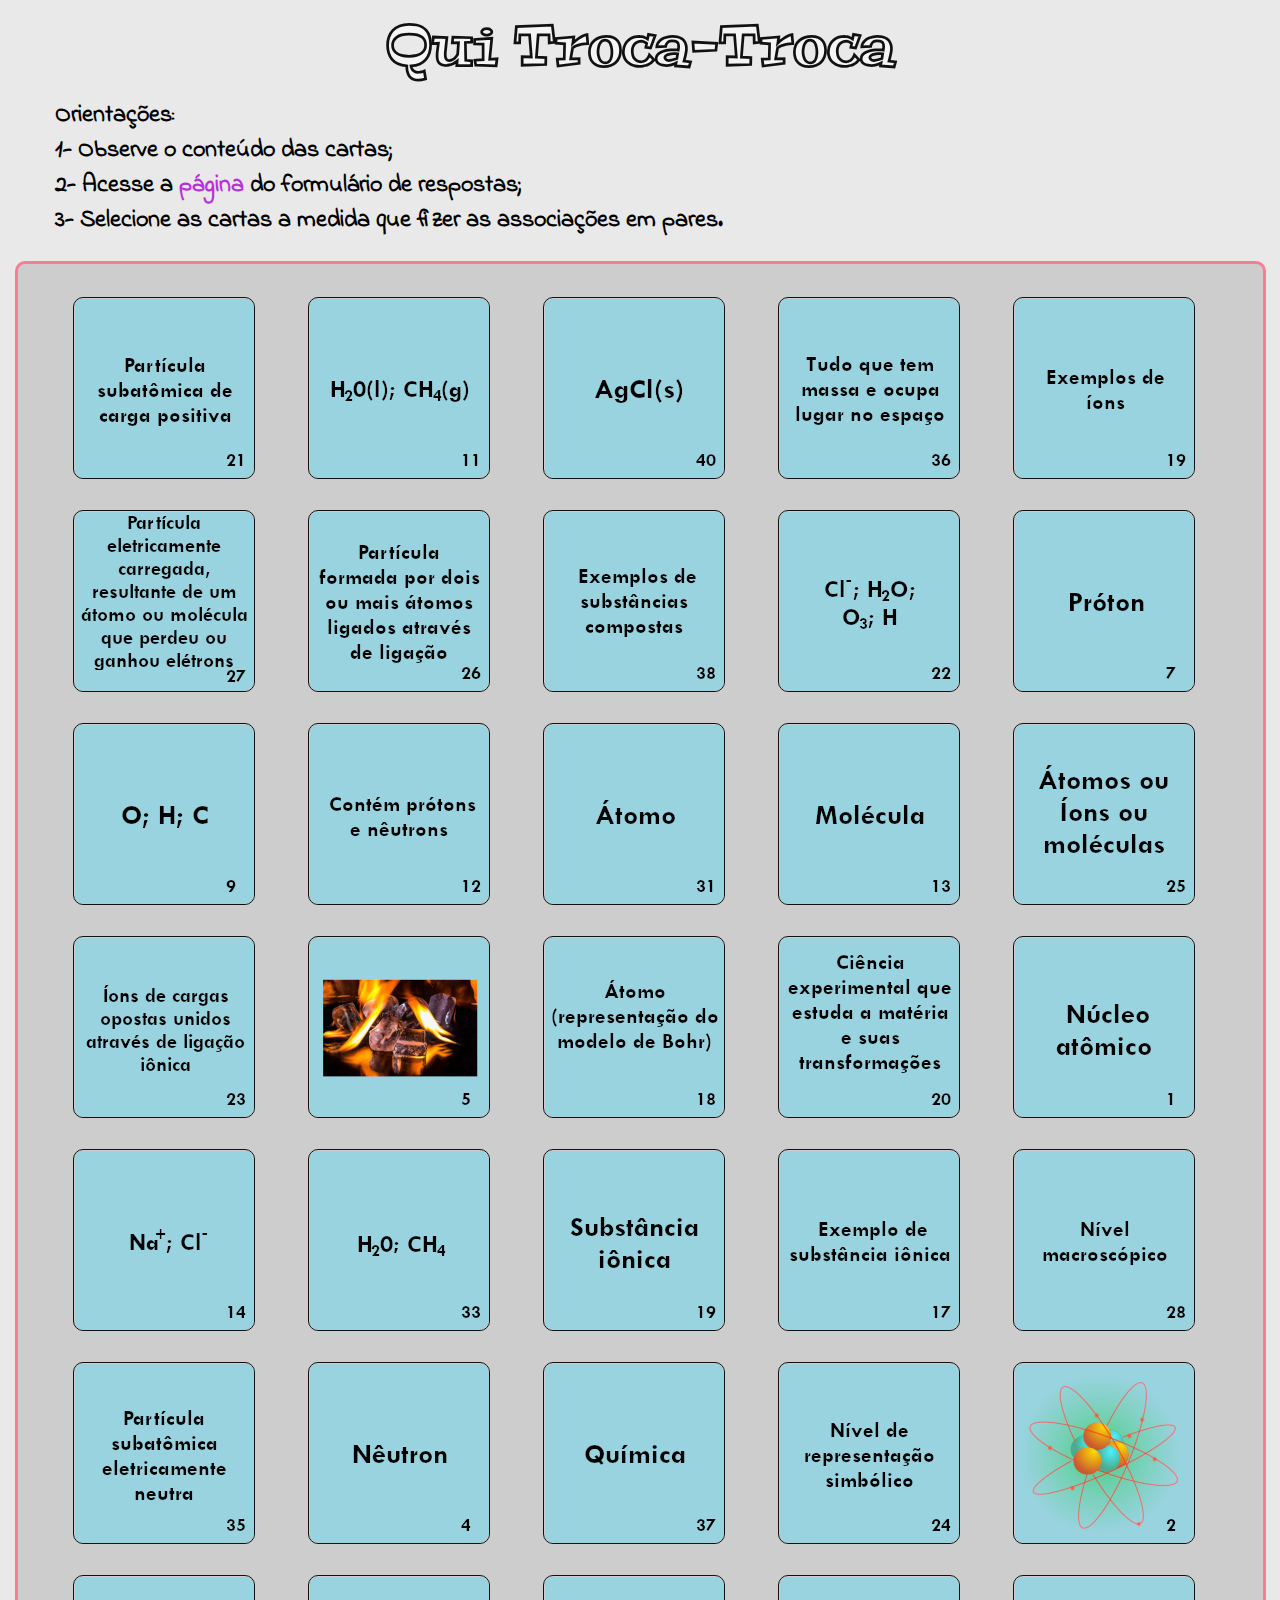
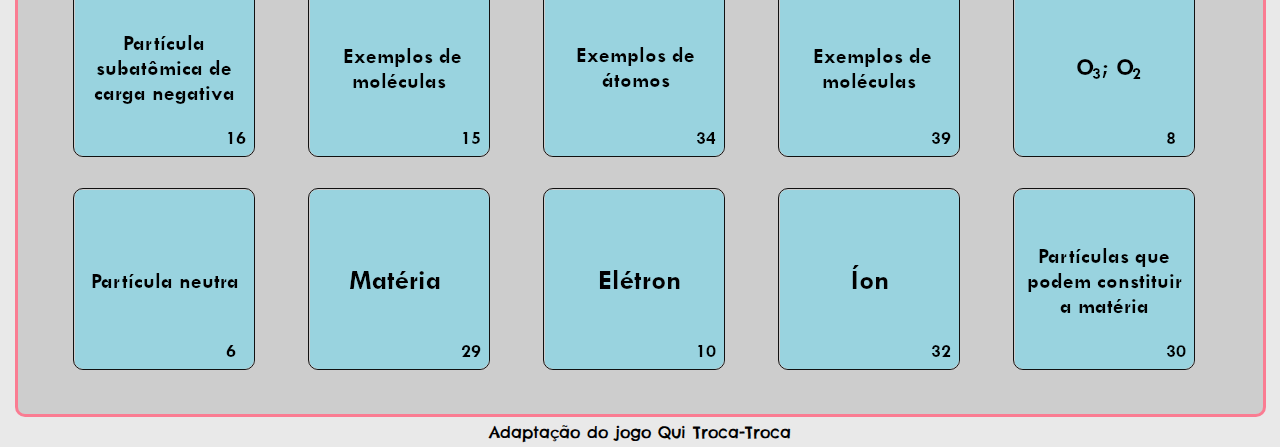
==== index.html @ 1af60c63 "Add files via upload" ====
<!DOCTYPE html>
<html lang="pt-br">
<head>
    <meta charset="UTF-8">
    <meta name="viewport" content="width=device-width, initial-scale=1.0">
    <title>Qui Troca-Troca</title>
    <link rel="shotcut icon" href="./img/quitrocatroca.jpeg">
    <link rel="stylesheet" href="estilos/style.css">
    <link href="https://fonts.googleapis.com/css2?family=Chelsea+Market&family=Indie+Flower&family=Peralta&display=swap" rel="stylesheet">
   </head>
<body>
    <div><h1 class="site-tittle">Qui Troca-Troca</h1>
    <h2 class="site-subtittle">
        Orientações:
    <p>1- Observe o conteúdo das cartas;</p> 
    <p>2- Acesse a<a href="https://forms.gle/zXbE4RtPQu5cNGcj8"> página </a>do formulário de respostas; </p> 
    <p>3- Selecione as cartas a medida que fizer as associações em pares.</p> 
    </h2>

   </div>
   
    <div id="container">
        <div class="card" id="card0">
            <div class="face back"></div>
            <div class="face front"></div>
        </div>
        <div class="card" id="card1">
            <div class="face back"></div>
            <div class="face front"></div>
        </div>
        <div class="card" id="card2">
            <div class="face back"></div>
            <div class="face front"></div>
        </div>
        <div class="card" id="card3">
            <div class="face back"></div>
            <div class="face front"></div>
        </div>
        <div class="card" id="card4">
            <div class="face back"></div>
            <div class="face front"></div>
        </div>
        <div class="card" id="card5">
            <div class="face back"></div>
            <div class="face front"></div>
        </div>
        <div class="card" id="card6">
            <div class="face back"></div>
            <div class="face front"></div>
        </div>
        <div class="card" id="card7">
            <div class="face back"></div>
            <div class="face front"></div>
        </div>
        <div class="card" id="card8">
            <div class="face back"></div>
            <div class="face front"></div>
        </div>
        <div class="card" id="card9">
            <div class="face back"></div>
            <div class="face front"></div>
        </div>
        <div class="card" id="card10">
            <div class="face back"></div>
            <div class="face front"></div>
        </div>
        <div class="card" id="card11">
            <div class="face back"></div>
            <div class="face front"></div>
        </div>
        <div class="card" id="card12">
            <div class="face back"></div>
            <div class="face front"></div>
        </div>
        <div class="card" id="card13">
            <div class="face back"></div>
            <div class="face front"></div>
        </div>
        <div class="card" id="card14">
            <div class="face back"></div>
            <div class="face front"></div>
        </div>
        <div class="card" id="card15">
            <div class="face back"></div>
            <div class="face front"></div>
        </div>
        <div class="card" id="card16">
            <div class="face back"></div>
            <div class="face front"></div>
        </div>
        <div class="card" id="card17">
            <div class="face back"></div>
            <div class="face front"></div>
        </div>
        <div class="card" id="card18">
            <div class="face back"></div>
            <div class="face front"></div>
        </div>
        <div class="card" id="card19">
            <div class="face back"></div>
            <div class="face front"></div>
        </div>
        <div class="card" id="card20">
            <div class="face back"></div>
            <div class="face front"></div>
        </div>
        <div class="card" id="card21">
            <div class="face back"></div>
            <div class="face front"></div>
        </div>
        <div class="card" id="card22">
            <div class="face back"></div>
            <div class="face front"></div>
        </div>
        <div class="card" id="card23">
            <div class="face back"></div>
            <div class="face front"></div>
        </div>
        <div class="card" id="card24">
            <div class="face back"></div>
            <div class="face front"></div>
        </div>
        <div class="card" id="card25">
            <div class="face back"></div>
            <div class="face front"></div>
        </div>
        <div class="card" id="card26">
            <div class="face back"></div>
            <div class="face front"></div>
        </div>
        <div class="card" id="card27">
            <div class="face back"></div>
            <div class="face front"></div>
        </div>
        <div class="card" id="card28">
            <div class="face back"></div>
            <div class="face front"></div>
        </div>
        <div class="card" id="card29">
            <div class="face back"></div>
            <div class="face front"></div>
        </div>
        <div class="card" id="card30">
            <div class="face back"></div>
            <div class="face front"></div>
        </div>
        <div class="card" id="card31">
            <div class="face back"></div>
            <div class="face front"></div>
        </div>
        <div class="card" id="card32">
            <div class="face back"></div>
            <div class="face front"></div>
        </div>
        <div class="card" id="card33">
            <div class="face back"></div>
            <div class="face front"></div>
        </div>
        <div class="card" id="card34">
            <div class="face back"></div>
            <div class="face front"></div>
        </div>
        <div class="card" id="card35">
            <div class="face back"></div>
            <div class="face front"></div>
        </div>
        <div class="card" id="card36">
            <div class="face back"></div>
            <div class="face front"></div>
        </div>
        <div class="card" id="card37">
            <div class="face back"></div>
            <div class="face front"></div>
        </div>
        <div class="card" id="card38">
            <div class="face back"></div>
            <div class="face front"></div>
        </div>
        <div class="card" id="card39">
            <div class="face back"></div>
            <div class="face front"></div>
        </div>

    </div>
    <footer class="rodape">Adaptação do jogo Qui Troca-Troca</footer>
    <script src="js/script.js"></script>
    
</body>
</html>
---- estilos/style.css ----
* {
    margin: 0;
    padding: 0;
}

body {
    background: #e9e9e9;
}

.site-tittle {
    
    color: whitesmoke;
    font-family: 'Peralta', cursive;
    font-size: 3.5em;
    margin-top: 10px;
    text-align: center;
    -webkit-text-stroke-width: 1px;
    -webkit-text-stroke-color: #111111;
    /*text-shadow: 4px 4px 3px black;*/
    }

.site-subtittle {
    font-family: 'Indie Flower', cursive;
    padding: 5px;
    text-align: left;
    margin-top: 10px;
    margin-left: 50px;  
}

a {
    color: rgb(185, 47, 219);
    text-decoration: none;
}

#container {
    background: #cdcdcd;
    border: 3px solid #fa7c92;
    border-radius: 10px;
    display: flex;
    flex-wrap: wrap;
    height: 1750px;
    width: 1245px;
    position: relative; 
    margin-left: auto;
    margin-right: auto;
    margin-top: 1.1em;
}

.card {
    height: 180px;
    width: 180px;
    border: 1px solid #111111;   
    border-radius: 10px;
    position: absolute;
}

.card:hover {
    box-shadow: 0px 0px 20px rgb(15, 9, 3);    
}

.face {
    width: 100%;
    height: 100%;
    position: absolute;
    border-radius: 10px;
    transition: all 500ms;
}

.front.flipped {
    transform: scale(1.1);
    box-shadow: 0px 0px 20px #9624e2;  
    border: 1px solid #111111; 
}

.rodape {
    font-family: 'Chelsea Market', cursive;
    padding: 5px;
    text-align: center;
}
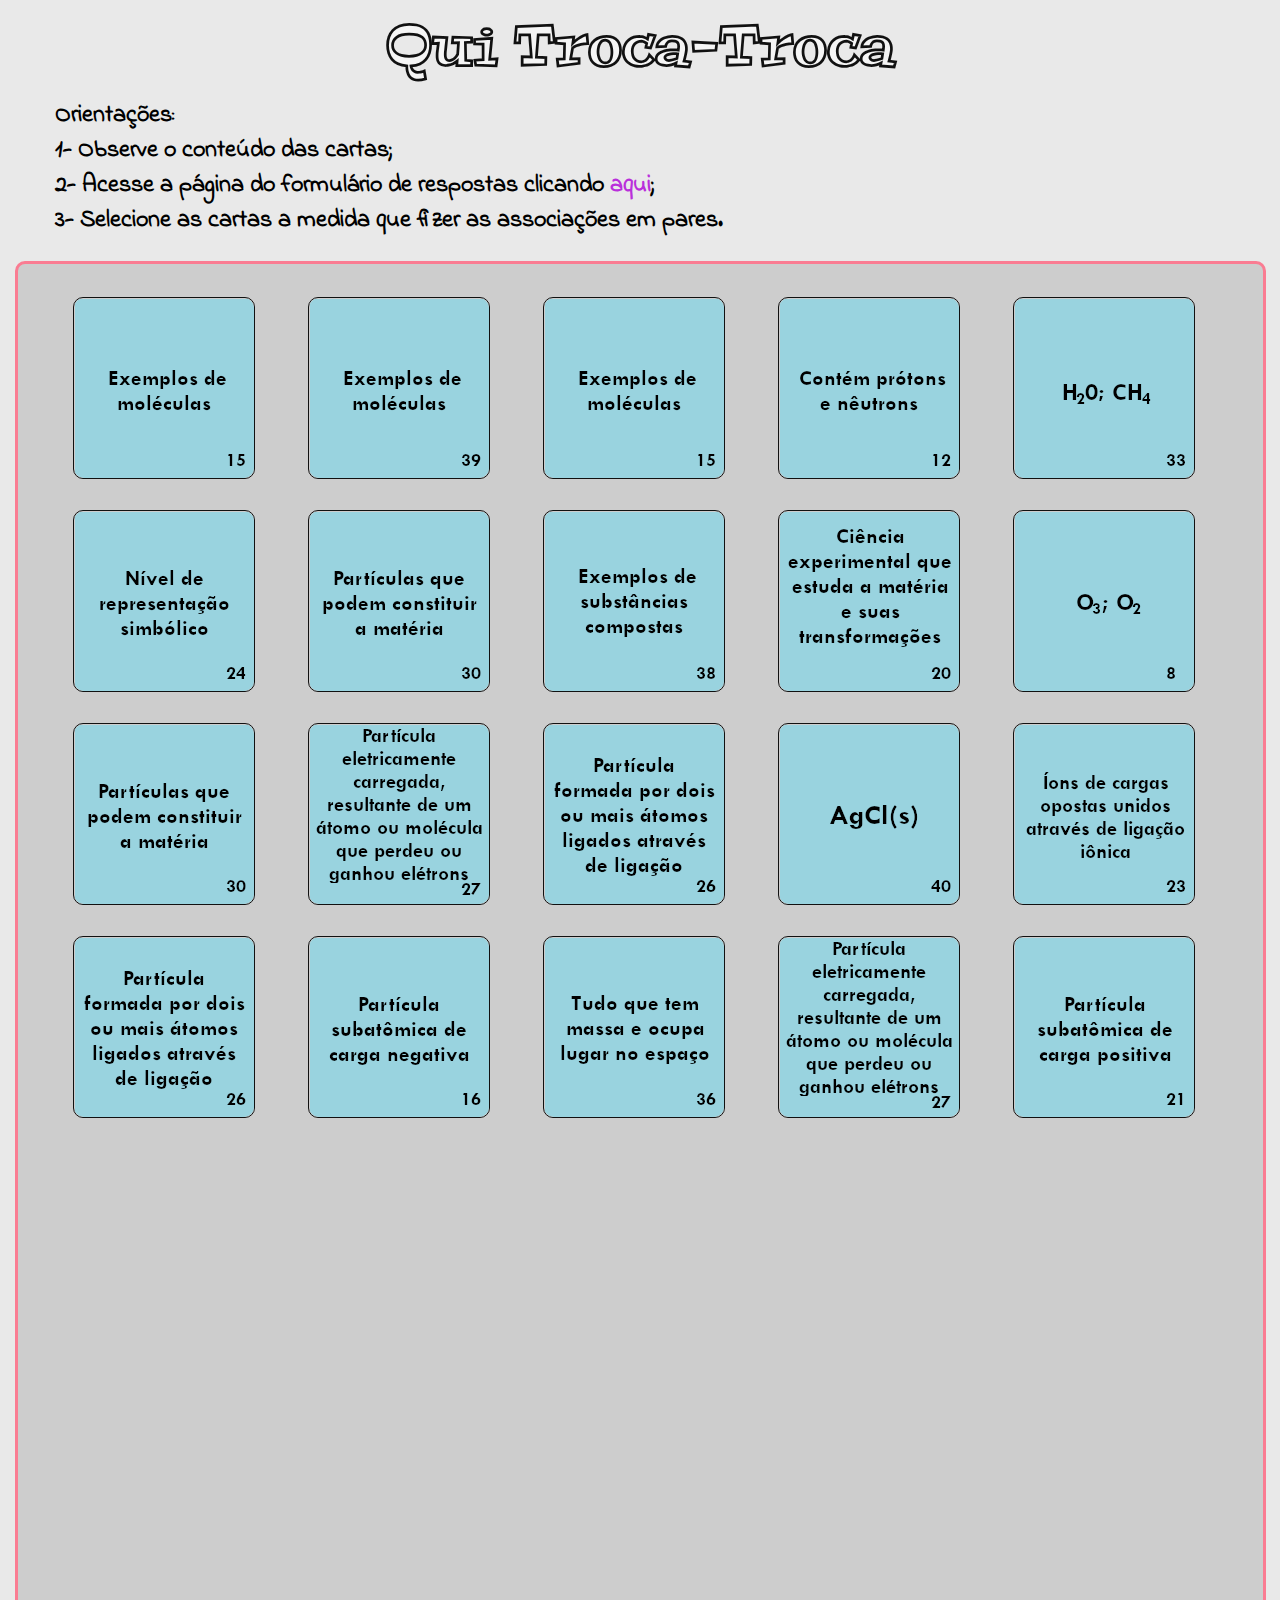
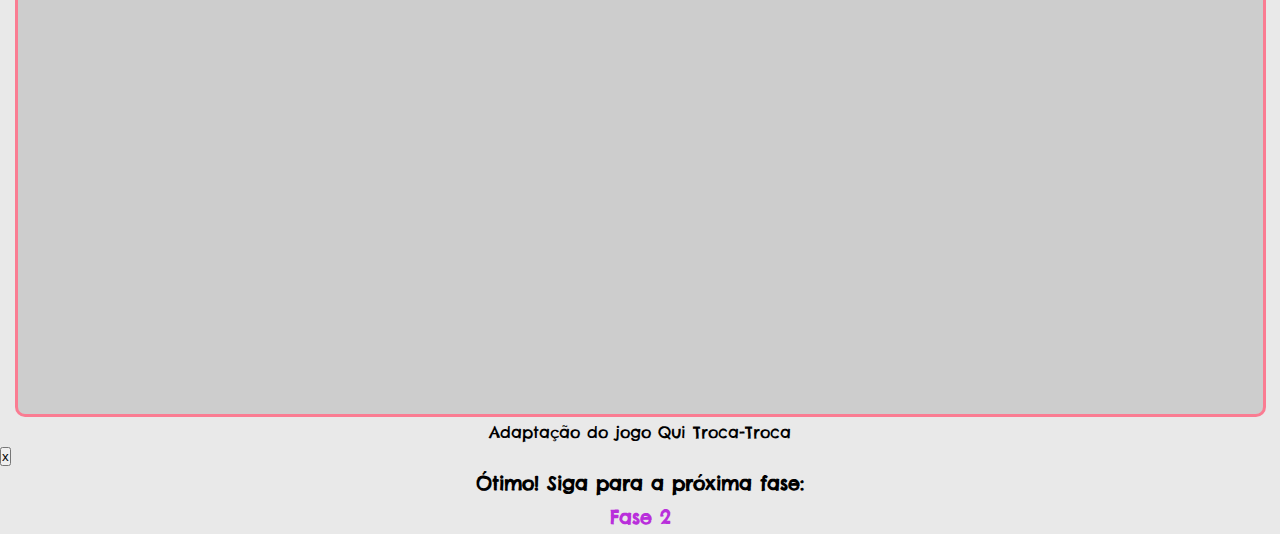
==== commit a0b89f62: "Add files via upload" ====
--- a/index.html
+++ b/index.html
@@ -13,7 +13,7 @@
     <h2 class="site-subtittle">
         Orientações:
     <p>1- Observe o conteúdo das cartas;</p> 
-    <p>2- Acesse a<a href="https://forms.gle/zXbE4RtPQu5cNGcj8"> página </a>do formulário de respostas; </p> 
+    <p>2- Acesse a página do formulário de respostas clicando <a href="https://forms.gle/AfgNDbGgsDWJx3Ua7">aqui</a>; </p> 
     <p>3- Selecione as cartas a medida que fizer as associações em pares.</p> 
     </h2>
 
@@ -100,7 +100,7 @@
             <div class="face back"></div>
             <div class="face front"></div>
         </div>
-        <div class="card" id="card20">
+      <!--  <div class="card" id="card20">
             <div class="face back"></div>
             <div class="face front"></div>
         </div>
@@ -179,11 +179,18 @@
         <div class="card" id="card39">
             <div class="face back"></div>
             <div class="face front"></div>
-        </div>
+        </div> -->
 
     </div>
     <footer class="rodape">Adaptação do jogo Qui Troca-Troca</footer>
     <script src="js/script.js"></script>
+    <div id="modalfase" class="modal-container">
+        <div class="modal">
+            <button class="fechar">x</button>
+            <h3 class="rodape">Ótimo! Siga para a próxima fase:</h3>
+            <h3 class="rodape"><a href="./fase2/index.html">Fase 2</a></h3>            
+        </div>
+    </div>
     
 </body>
 </html>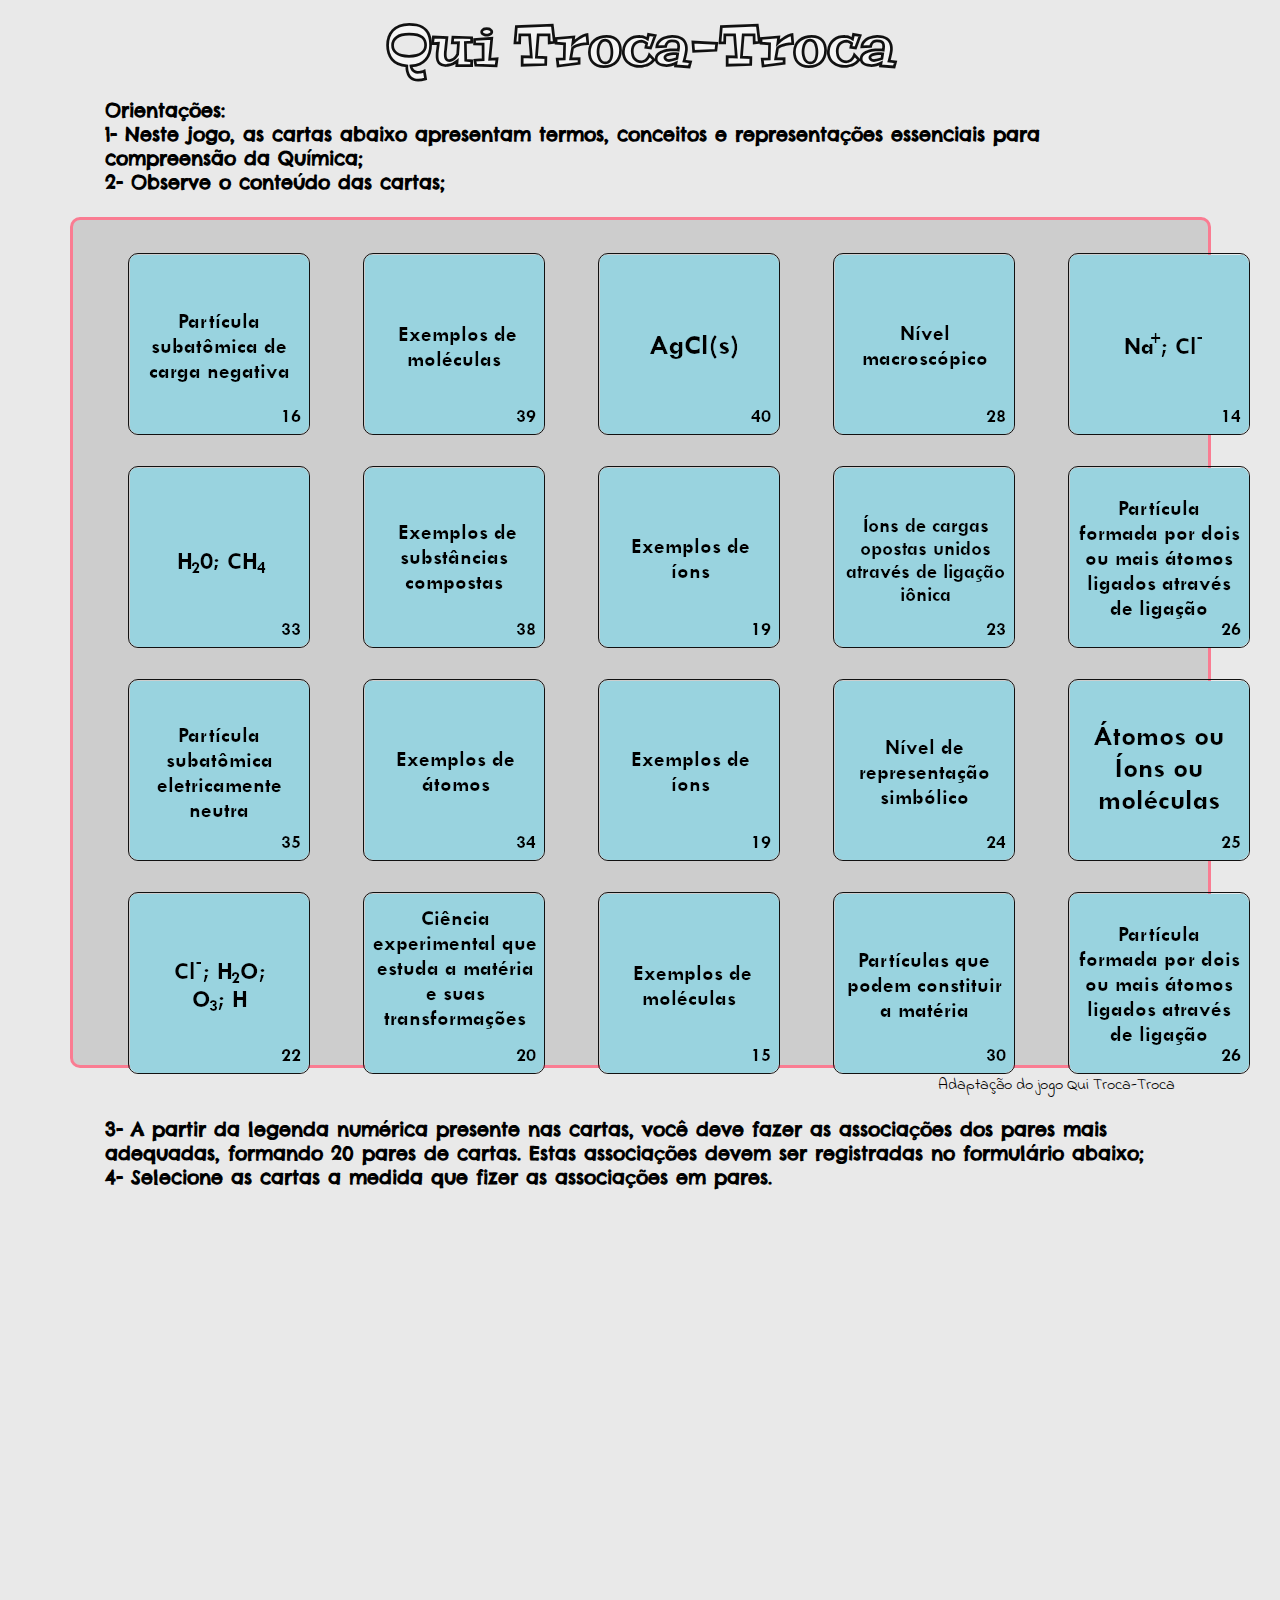
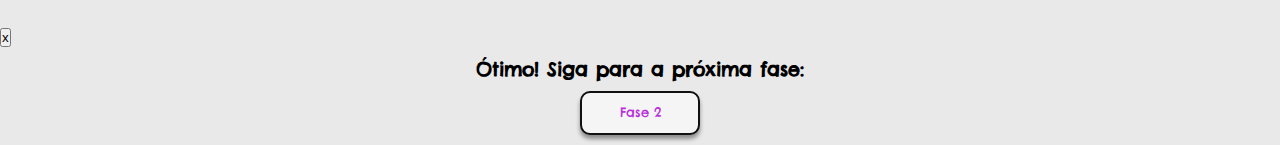
==== commit 4cbdad35: "Add files via upload" ====
--- a/index.html
+++ b/index.html
@@ -9,13 +9,14 @@
     <link href="https://fonts.googleapis.com/css2?family=Chelsea+Market&family=Indie+Flower&family=Peralta&display=swap" rel="stylesheet">
    </head>
 <body>
-    <div><h1 class="site-tittle">Qui Troca-Troca</h1>
-    <h2 class="site-subtittle">
+    <div class="cabecalho">
+        <h1 class="site-tittle">Qui Troca-Troca</h1>
+    <h3 class="site-subtittle">
         Orientações:
-    <p>1- Observe o conteúdo das cartas;</p> 
-    <p>2- Acesse a página do formulário de respostas clicando <a href="https://forms.gle/AfgNDbGgsDWJx3Ua7">aqui</a>; </p> 
-    <p>3- Selecione as cartas a medida que fizer as associações em pares.</p> 
-    </h2>
+    <p>1- Neste jogo, as cartas abaixo apresentam termos, conceitos e representações essenciais para compreensão da Química;</p> 
+    <p>2- Observe o conteúdo das cartas; </p> 
+    
+    </h3>
 
    </div>
    
@@ -184,13 +185,24 @@
     </div>
     <footer class="rodape">Adaptação do jogo Qui Troca-Troca</footer>
     <script src="js/script.js"></script>
+    <div>
+        <h3 class="site-subtittle">
+            <p>3- A partir da legenda numérica presente nas cartas, você deve fazer as associações dos pares mais adequadas, formando 20 pares de cartas. Estas associações devem ser registradas no formulário abaixo;</p>
+            <p>4- Selecione as cartas a medida que fizer as associações em pares.</p> 
+        </h3>
+    </div>
+    <div class="formulario">
+        <iframe src="https://docs.google.com/forms/d/e/1FAIpQLSddrOnpeTH9O0_avuqaBuBx1cxcGSVWWMrVMrm4CJGs1gyVig/viewform?embedded=true" width="680" height="430" frameborder="0" marginheight="0" marginwidth="0">Carregando…</iframe>
+    </div>
     <div id="modalfase" class="modal-container">
         <div class="modal">
             <button class="fechar">x</button>
-            <h3 class="rodape">Ótimo! Siga para a próxima fase:</h3>
-            <h3 class="rodape"><a href="./fase2/index.html">Fase 2</a></h3>            
-        </div>
-    </div>
+            <h3 class="fase2">Ótimo! Siga para a próxima fase:</h3>
+            <h3 class="fase2"><button class="button"><a class="textbutton" href="./fase2/index.html">Fase 2</a></button></h3>
+                     
+        </div>
+    </div>
+    
     
 </body>
 </html>--- a/estilos/style.css
+++ b/estilos/style.css
@@ -20,16 +20,12 @@
     }
 
 .site-subtittle {
-    font-family: 'Indie Flower', cursive;
+    font-family: 'Chelsea Market', cursive;
     padding: 5px;
     text-align: left;
     margin-top: 10px;
-    margin-left: 50px;  
-}
-
-a {
-    color: rgb(185, 47, 219);
-    text-decoration: none;
+    margin-left: 100px; 
+    margin-right: 100px; 
 }
 
 #container {
@@ -38,8 +34,8 @@
     border-radius: 10px;
     display: flex;
     flex-wrap: wrap;
-    height: 1750px;
-    width: 1245px;
+    height: 845px;
+    width: 1135px;
     position: relative; 
     margin-left: auto;
     margin-right: auto;
@@ -67,13 +63,116 @@
 }
 
 .front.flipped {
-    transform: scale(1.1);
-    box-shadow: 0px 0px 20px #9624e2;  
-    border: 1px solid #111111; 
+    box-shadow: 0px 0px 15px #dd1f5e; 
+    border: 5px solid #dd1f5e;  
+    
 }
 
 .rodape {
+    font-family: 'Indie Flower', cursive;
+    padding: 5px;
+    text-align: right;
+    margin-right: 100px;
+}
+
+.formulario {
+    text-align: center;
+}
+
+.fase2 {
+    text-align: center;
     font-family: 'Chelsea Market', cursive;
-    padding: 5px;
+    margin: 10px;
+}
+
+.button {
+    width: 120px;
+    height: 20px;
+    padding: 20px;
     text-align: center;
-}+    border: 2px solid #111111;
+    box-shadow: 0 4px 4px 0 rgba(0, 0, 0, 0.4);    
+    border-radius: 10px;    
+    display: flex;
+    align-items: center;
+    margin-left: auto;
+    margin-right: auto;
+    background-color: whitesmoke;
+}
+
+button:hover {
+    background-color: burlywood; 
+}
+
+.textbutton {
+    text-align: center;
+    font-family: 'Chelsea Market', cursive;    
+    margin-left: auto;
+    margin-right: auto;    
+}
+
+a {
+    color: rgb(185, 47, 219);
+    text-decoration: none;
+    padding: 10px;
+}
+
+a:hover {
+    background-color: burlywood;
+    color: darkcyan;
+}
+
+/*.modal-container {
+    width: 100vw;
+    height: 100vh;
+    background: rgba(0, 0, 0, 0.4);
+    position: fixed;
+    top: 0px;
+    left: 0px;
+    z-index: 2000;
+    display: none;
+    justify-content: center;
+    align-items: center;
+}
+
+.modal-container.mostrar {
+    display: flex;
+}
+
+.modal {
+    background: rgb(217, 252, 252);
+    width: 60%;
+    min-width: 300px;
+    padding: 20px;
+    border: 5px solid #dd1f5e;
+    position: relative;
+    box-shadow: 0 4px 4px 0 rgba(0, 0, 0, 0.4);    
+}
+
+@keyframes modal {
+    from {
+        opacity: 0;
+        transform: translate3d(0, -60px, 0);
+    }
+    to {
+        opacity: 1;
+        transform: translate3d(0, 0, 0);
+    }
+}
+
+.mostrar .modal {
+    animation: modal 0.3s;
+}
+
+.fechar {
+    position: absolute;
+    font-size: 1.2em;
+    top: -15px;
+    right: -15px;
+    width: 30px;
+    height: 30px;
+    border-radius: 50%;
+    box-shadow: 0 4px 4px 0 rgba(0, 0, 0, 0.4);
+    background: #ffffff;
+    cursor: pointer;
+} */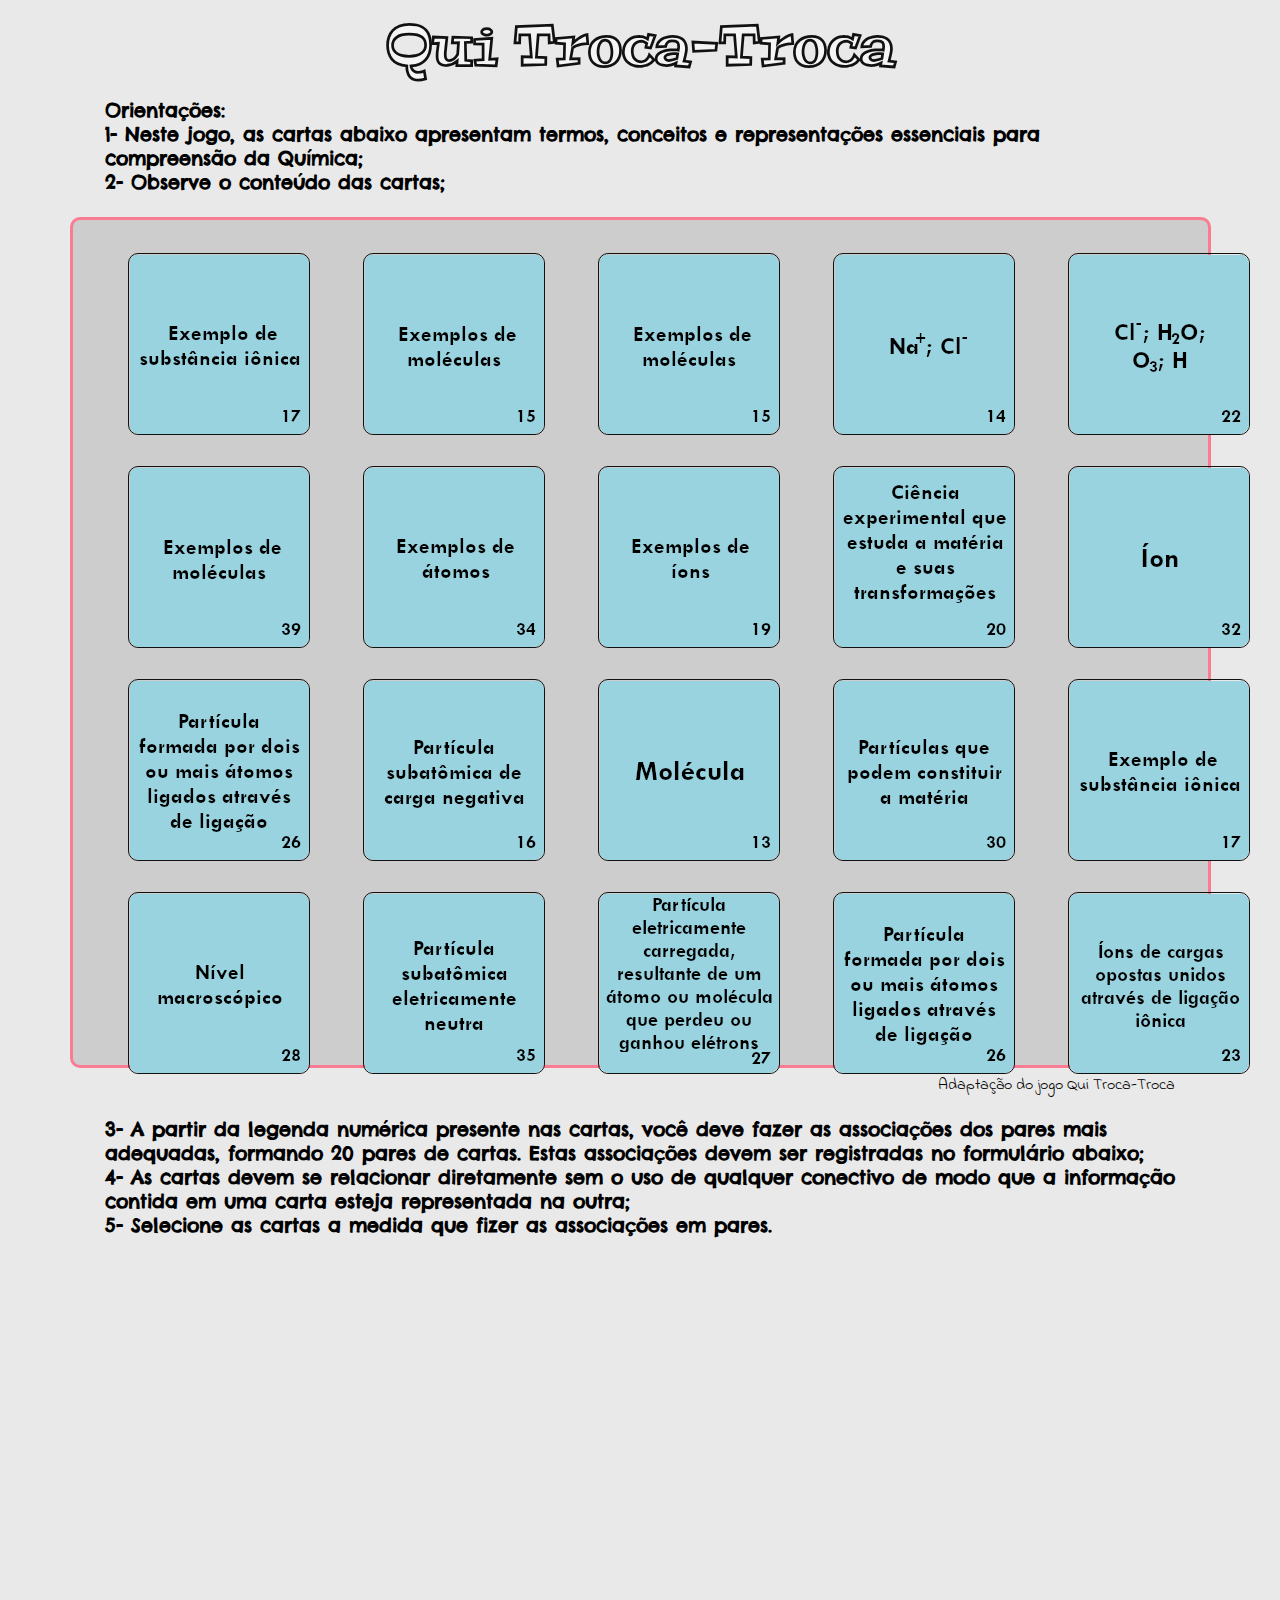
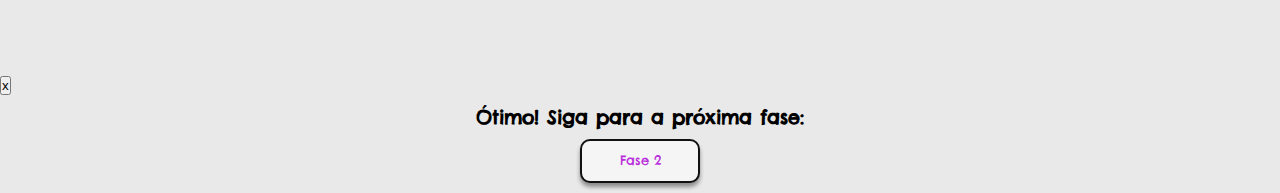
==== commit 5a651d91: "Add files via upload" ====
--- a/index.html
+++ b/index.html
@@ -188,7 +188,8 @@
     <div>
         <h3 class="site-subtittle">
             <p>3- A partir da legenda numérica presente nas cartas, você deve fazer as associações dos pares mais adequadas, formando 20 pares de cartas. Estas associações devem ser registradas no formulário abaixo;</p>
-            <p>4- Selecione as cartas a medida que fizer as associações em pares.</p> 
+            <p>4- As cartas devem se relacionar diretamente sem o uso de qualquer conectivo de modo que a informação contida em uma carta esteja representada na outra;</p> 
+            <p>5- Selecione as cartas a medida que fizer as associações em pares.</p> 
         </h3>
     </div>
     <div class="formulario">
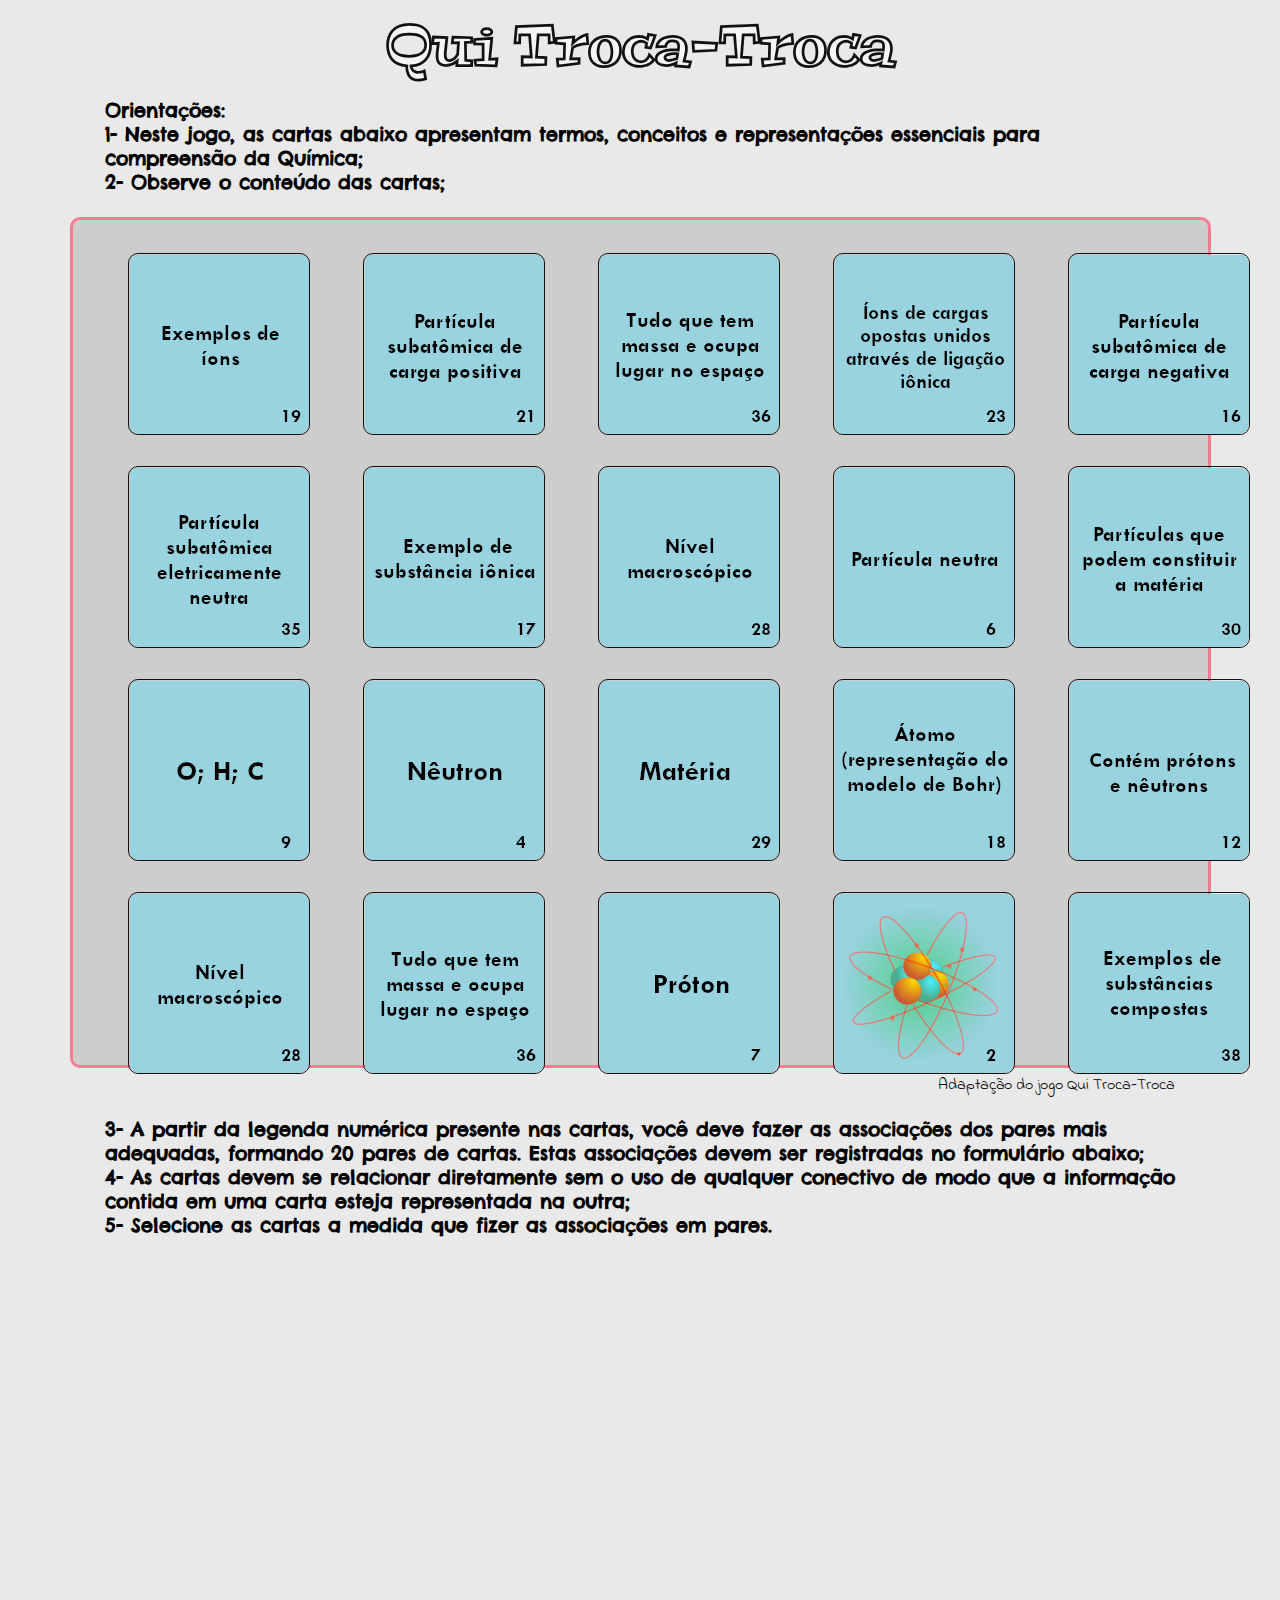
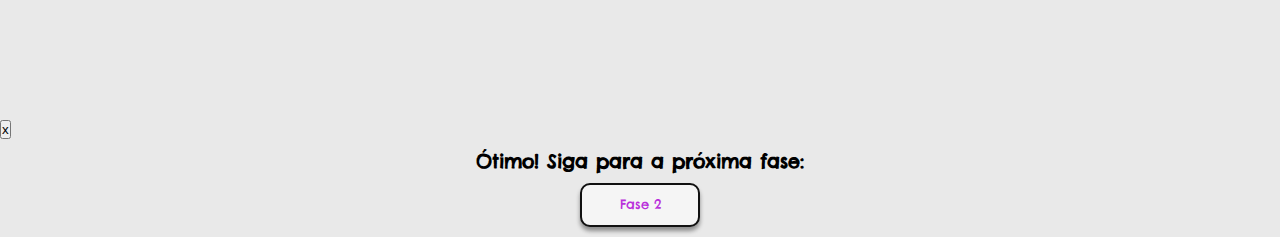
==== commit 1352f5bf: "Add files via upload" ====
--- a/index.html
+++ b/index.html
@@ -193,7 +193,7 @@
         </h3>
     </div>
     <div class="formulario">
-        <iframe src="https://docs.google.com/forms/d/e/1FAIpQLSddrOnpeTH9O0_avuqaBuBx1cxcGSVWWMrVMrm4CJGs1gyVig/viewform?embedded=true" width="680" height="430" frameborder="0" marginheight="0" marginwidth="0">Carregando…</iframe>
+        <iframe src="https://docs.google.com/forms/d/e/1FAIpQLSfMw0VXa-s4_EqQ6Ft8qG-h-ZqAP55yBJV1_T9cgRxlBbCoGQ/viewform?embedded=true" width="680" height="474" frameborder="0" marginheight="0" marginwidth="0">Carregando…</iframe>        
     </div>
     <div id="modalfase" class="modal-container">
         <div class="modal">
